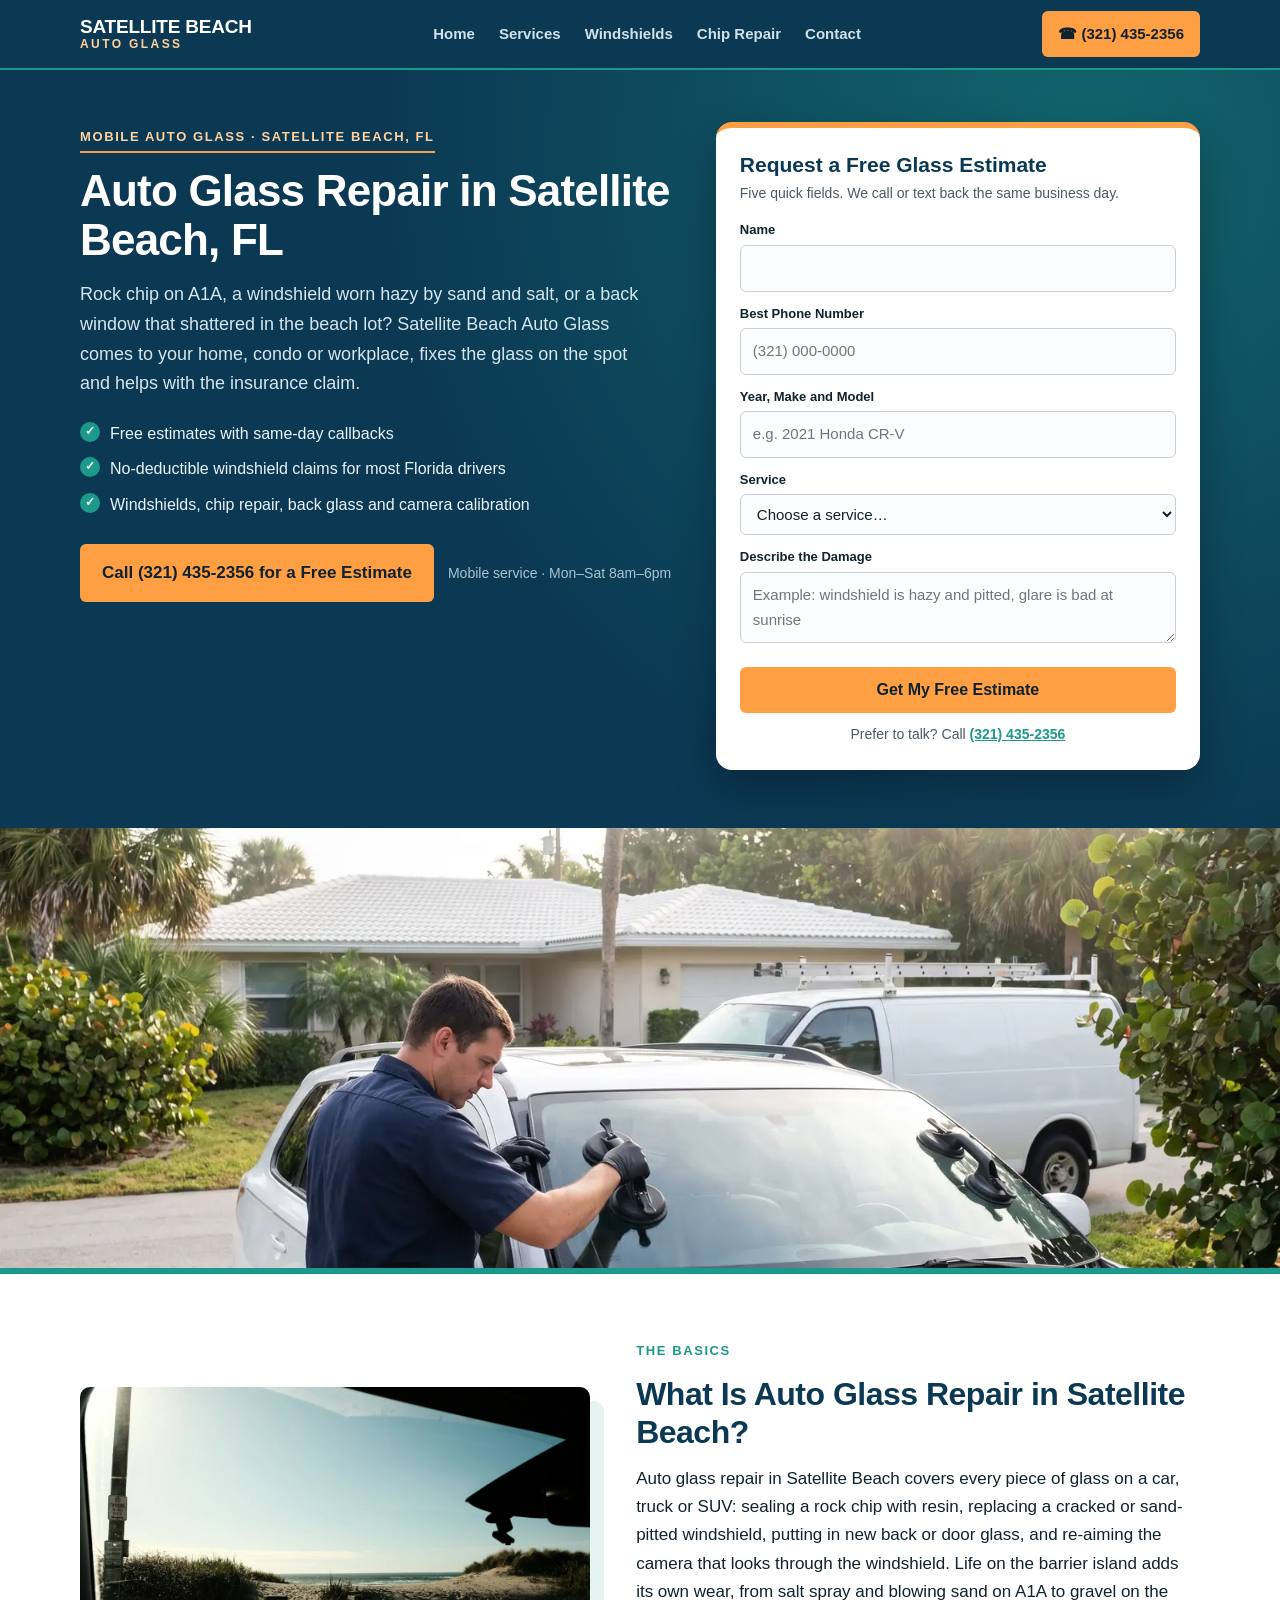
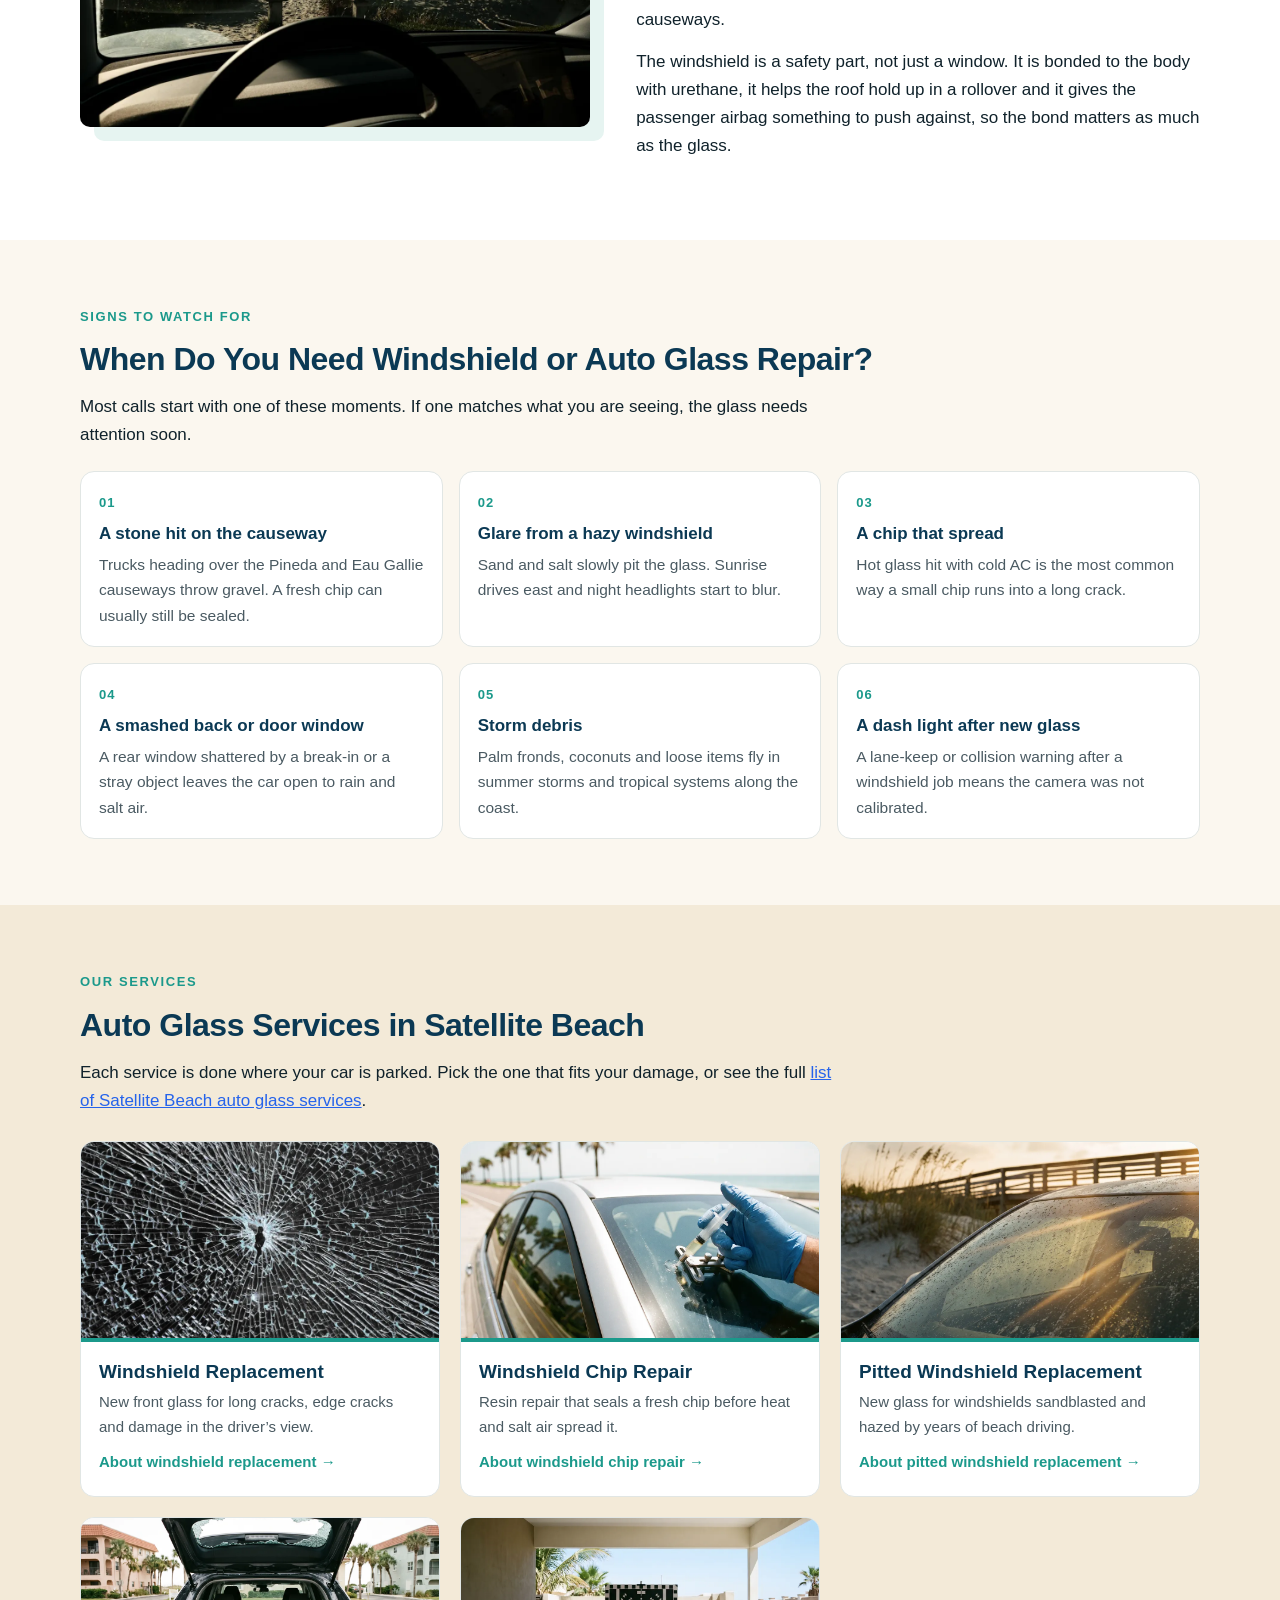
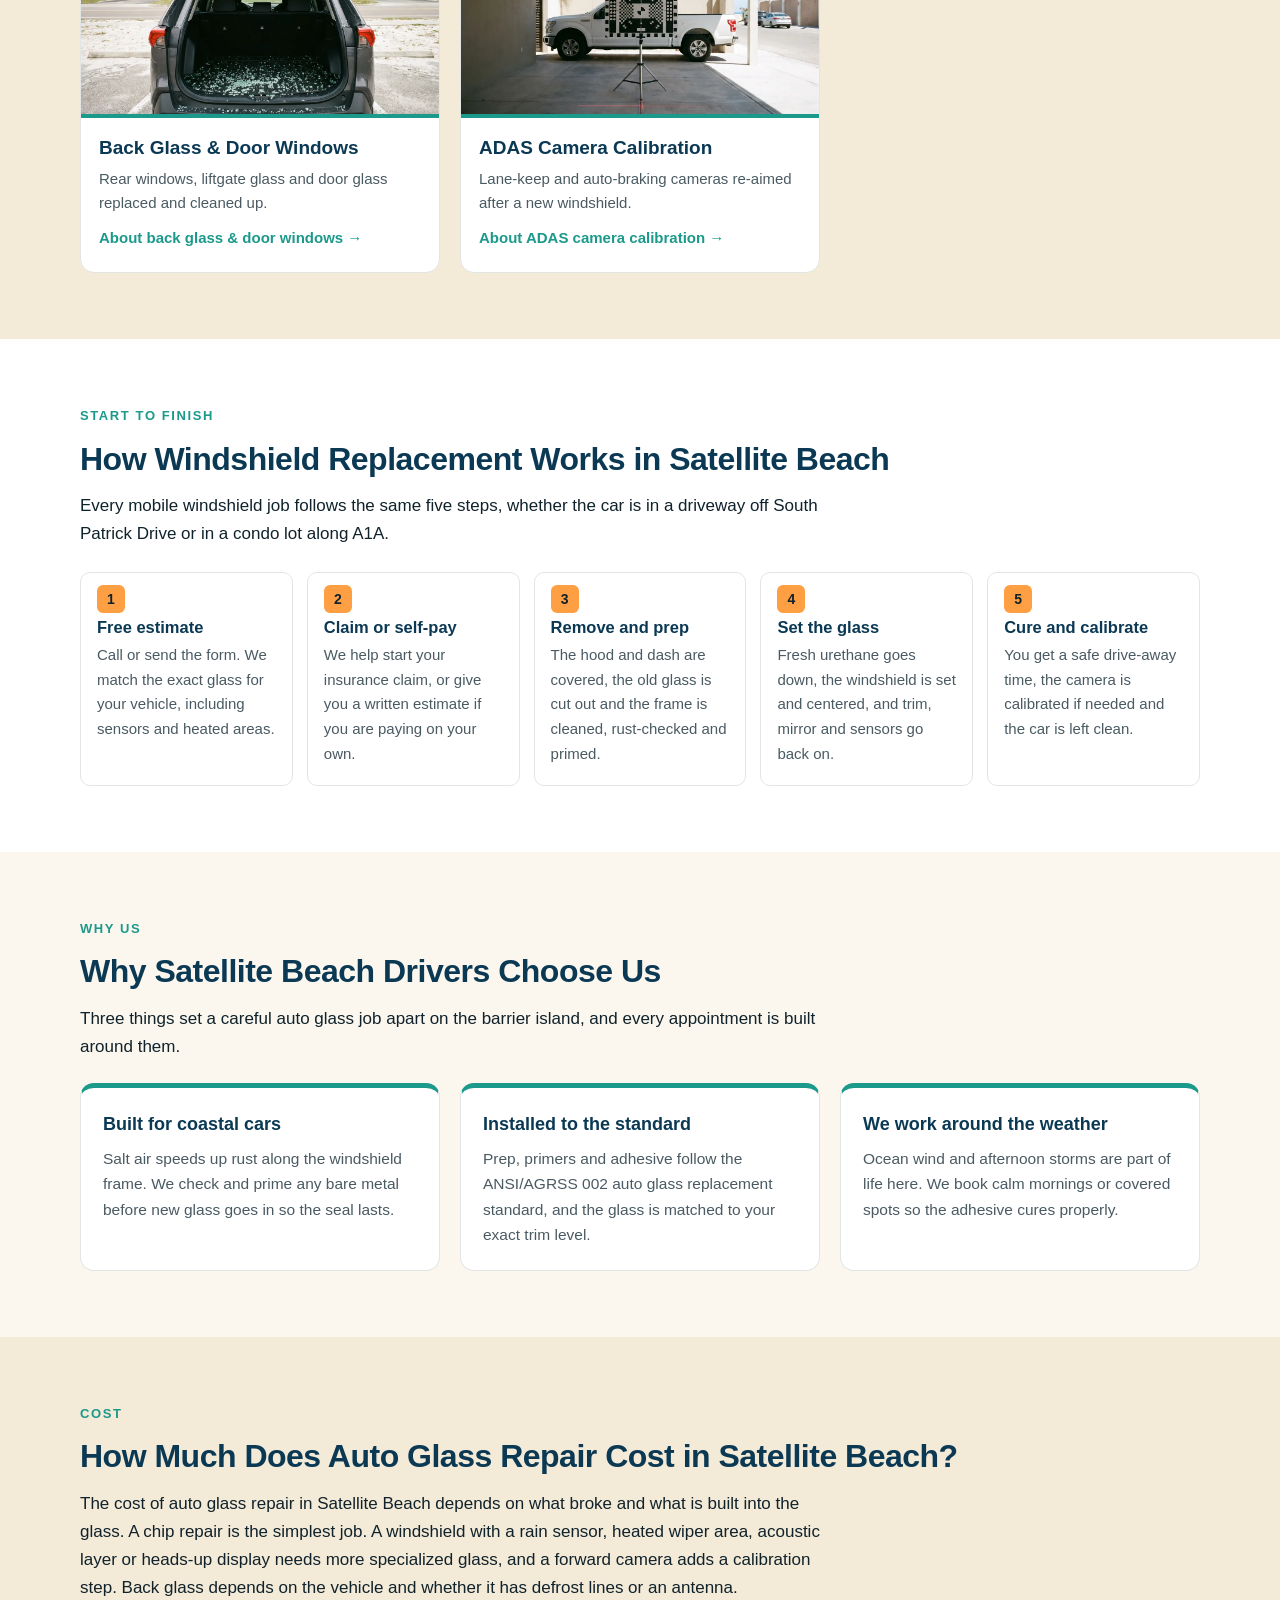
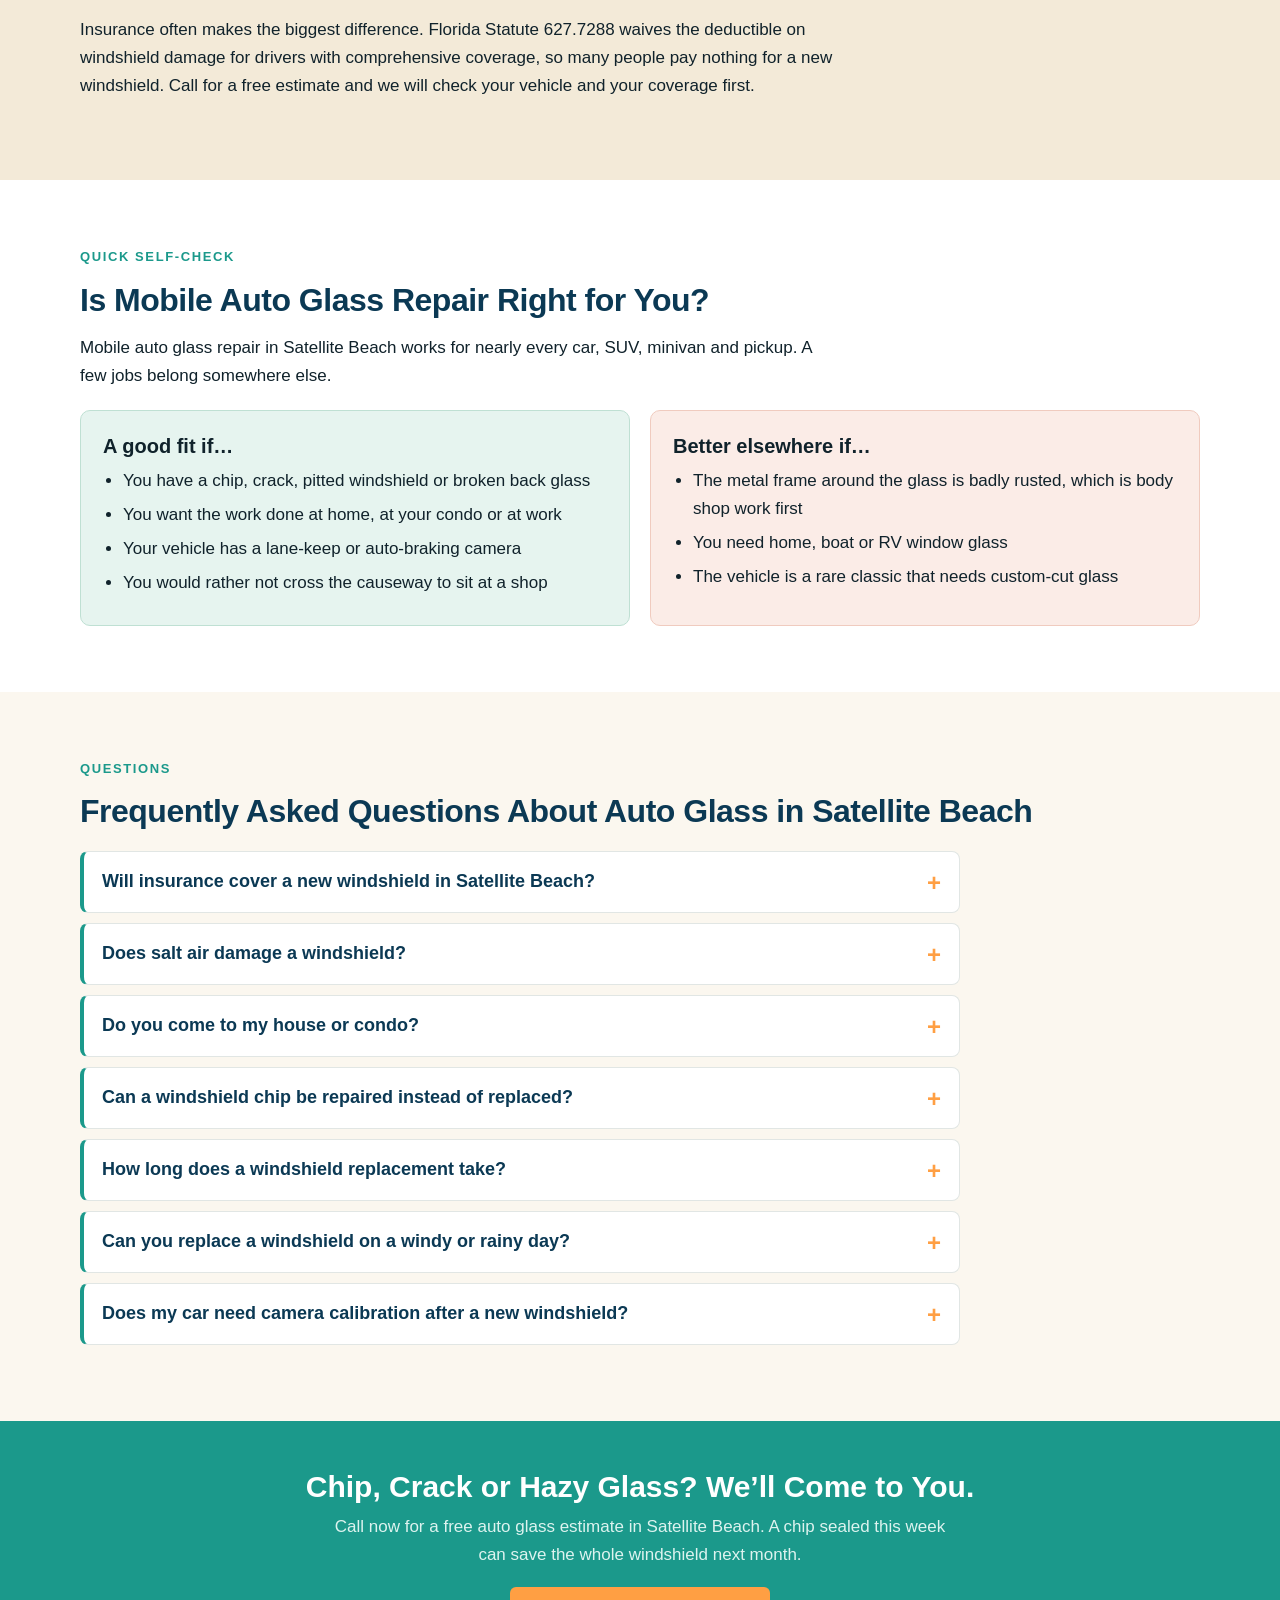
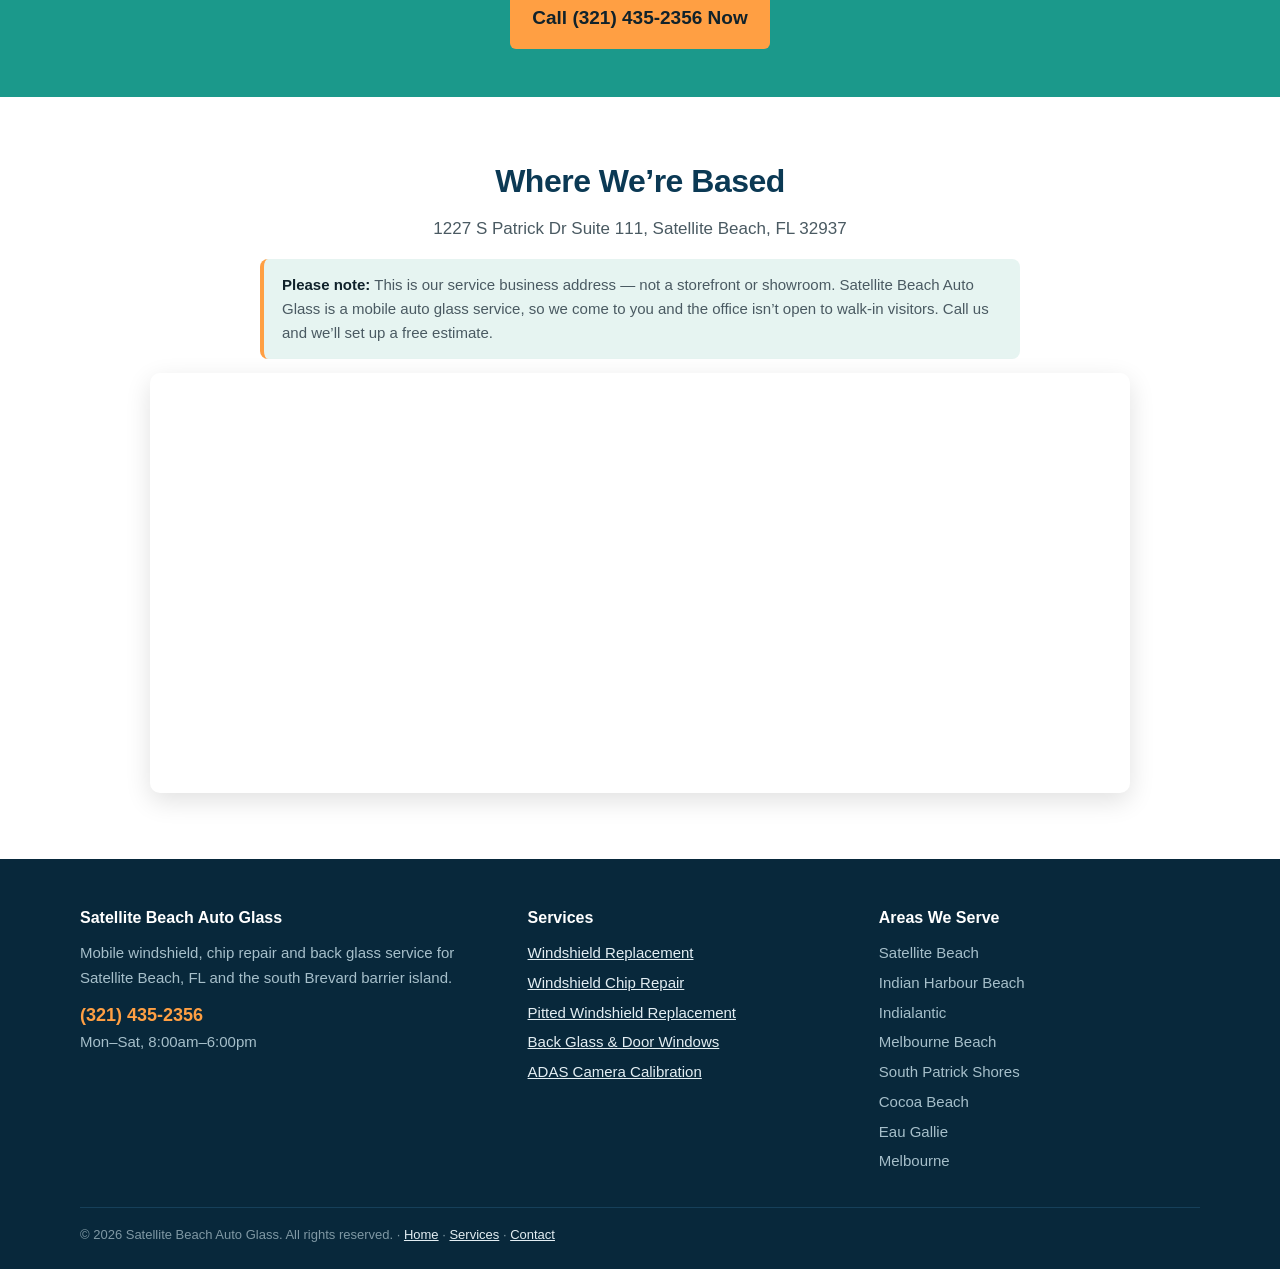
==== index.html @ c70f18a6 "Initial site build - Satellite Beach Auto Glass" ====
<!DOCTYPE html>
<html lang="en">
<head>
<meta charset="utf-8">
<meta name="viewport" content="width=device-width, initial-scale=1">
<title>Auto Glass Repair Satellite Beach FL | Mobile Service</title>
<meta name="description" content="Auto glass repair in Satellite Beach, FL. Mobile windshield replacement, chip repair, pitted glass and back glass at your home or condo. Free estimates.">
<link rel="canonical" href="https://www.satellitebeachautoglass.com/">
<meta property="og:title" content="Auto Glass Repair Satellite Beach FL | Mobile Service">
<meta property="og:description" content="Auto glass repair in Satellite Beach, FL. Mobile windshield replacement, chip repair, pitted glass and back glass at your home or condo. Free estimates.">
<meta property="og:type" content="website">
<meta property="og:url" content="https://www.satellitebeachautoglass.com/">
<meta property="og:image" content="https://www.satellitebeachautoglass.com/satellite-beach-windshield-install.webp">
<link rel="stylesheet" href="styles.css">
<script type="application/ld+json">{
 "@context": "https://schema.org",
 "@type": "LocalBusiness",
 "name": "Satellite Beach Auto Glass",
 "telephone": "(321) 435-2356",
 "url": "https://www.satellitebeachautoglass.com/",
 "image": "https://www.satellitebeachautoglass.com/satellite-beach-windshield-install.webp",
 "address": {
  "@type": "PostalAddress",
  "streetAddress": "1227 S Patrick Dr Suite 111",
  "addressLocality": "Satellite Beach",
  "addressRegion": "FL",
  "postalCode": "32937",
  "addressCountry": "US"
 },
 "areaServed": [
  "Satellite Beach, FL",
  "Indian Harbour Beach, FL",
  "Indialantic, FL",
  "Melbourne Beach, FL",
  "South Patrick Shores, FL",
  "Cocoa Beach, FL",
  "Eau Gallie, FL",
  "Melbourne, FL"
 ],
 "description": "Mobile auto glass repair and windshield replacement in Satellite Beach, FL",
 "openingHours": "Mo-Sa 08:00-18:00"
}</script>
<script type="application/ld+json">{
 "@context": "https://schema.org",
 "@type": "FAQPage",
 "mainEntity": [
  {
   "@type": "Question",
   "name": "Will insurance cover a new windshield in Satellite Beach?",
   "acceptedAnswer": {
    "@type": "Answer",
    "text": "Usually, yes. Florida Statute 627.7288 says drivers with comprehensive coverage pay no deductible for windshield damage, so a covered windshield repair or replacement often costs nothing out of pocket. The rule applies to the windshield only. Back glass, door glass and sunroofs fall under your regular deductible."
   }
  },
  {
   "@type": "Question",
   "name": "Does salt air damage a windshield?",
   "acceptedAnswer": {
    "@type": "Answer",
    "text": "Salt itself does not crack glass, but salt spray and blowing sand slowly pit and haze the surface, and salt left on the glass makes wipers drag grit across it. Over a few years that wear shows up as glare at sunrise and in oncoming headlights. Rinsing the glass with fresh water and replacing wipers often slows it down."
   }
  },
  {
   "@type": "Question",
   "name": "Do you come to my house or condo?",
   "acceptedAnswer": {
    "@type": "Answer",
    "text": "Yes. Satellite Beach Auto Glass is a mobile service, so the technician works in your driveway, a condo parking lot or at your workplace. The address on this site is a service office, not a shop where you drop the car off."
   }
  },
  {
   "@type": "Question",
   "name": "Can a windshield chip be repaired instead of replaced?",
   "acceptedAnswer": {
    "@type": "Answer",
    "text": "Often it can. A chip smaller than a quarter, or a single crack shorter than about six inches, can usually be sealed with resin as long as it is not at the edge of the glass or right in front of the driver. Tell us the size and location and we will say which fix fits."
   }
  },
  {
   "@type": "Question",
   "name": "How long does a windshield replacement take?",
   "acceptedAnswer": {
    "@type": "Answer",
    "text": "The install takes about an hour. Then the urethane adhesive needs one to three hours before the car is safe to drive, depending on the product, the heat and the humidity. A chip repair is much faster, usually about 30 minutes."
   }
  },
  {
   "@type": "Question",
   "name": "Can you replace a windshield on a windy or rainy day?",
   "acceptedAnswer": {
    "@type": "Answer",
    "text": "The glass and frame have to be dry for the adhesive to bond, so we do not install in open rain. On wet or very windy days near the ocean we use a garage, carport or covered parking deck, or move the appointment to a calmer morning."
   }
  },
  {
   "@type": "Question",
   "name": "Does my car need camera calibration after a new windshield?",
   "acceptedAnswer": {
    "@type": "Answer",
    "text": "If the vehicle has lane-keep assist, automatic emergency braking or adaptive cruise, the camera behind the rearview mirror usually needs to be calibrated after the glass is replaced. We check for it when we give the estimate."
   }
  }
 ]
}</script>
</head>
<body>
<!-- NAV -->
<header class="nav">
  <div class="wrap nav-in">
    <a class="brand" href="/">Satellite Beach<span>Auto Glass</span></a>
    <ul class="links">
      <li><a href="/">Home</a></li>
      <li><a href="services.html">Services</a></li>
      <li><a href="windshield-replacement-satellite-beach.html">Windshields</a></li>
      <li><a href="windshield-chip-repair-satellite-beach.html">Chip Repair</a></li>
      <li><a href="contact.html">Contact</a></li>
    </ul>
    <a class="nav-call" href="tel:+13214352356">&#9742; (321) 435-2356</a>
  </div>
</header>
<!-- HERO -->
<section class="hero">
  <div class="wrap hero-grid">
    <div>
      <span class="tag">Mobile Auto Glass &middot; Satellite Beach, FL</span>
      <h1>Auto Glass Repair in Satellite Beach, FL</h1>
      <p class="lead">Rock chip on A1A, a windshield worn hazy by sand and salt, or a back window that shattered in the beach lot? Satellite Beach Auto Glass comes to your home, condo or workplace, fixes the glass on the spot and helps with the insurance claim.</p>
      <ul class="hero-points"><li>Free estimates with same-day callbacks</li><li>No-deductible windshield claims for most Florida drivers</li><li>Windshields, chip repair, back glass and camera calibration</li></ul>
      <div class="call-big">
        <a class="btn btn-sun" href="tel:+13214352356">Call (321) 435-2356 for a Free Estimate</a>
        <small>Mobile service &middot; Mon&ndash;Sat 8am&ndash;6pm</small>
      </div>
    </div>
    <div>
      <form class="quote" action="https://formspree.io/f/xnpjgzlj" method="POST">
        <h2>Request a Free Glass Estimate</h2>
        <p class="sub">Five quick fields. We call or text back the same business day.</p>
        <input type="hidden" name="_subject" value="New lead - Auto Glass Satellite Beach (home)">
        <div class="field"><label for="q-name">Name</label><input id="q-name" name="name" type="text" autocomplete="name" required></div>
        <div class="field"><label for="q-phone">Best Phone Number</label><input id="q-phone" name="phone" type="tel" autocomplete="tel" placeholder="(321) 000-0000" required></div>
        <div class="field"><label for="q-vehicle">Year, Make and Model</label><input id="q-vehicle" name="vehicle" type="text" placeholder="e.g. 2021 Honda CR-V"></div>
        <div class="field"><label for="q-service">Service</label><select id="q-service" name="service"><option value="">Choose a service&hellip;</option><option>Windshield Replacement</option><option>Windshield Chip Repair</option><option>Pitted Windshield Replacement</option><option>Back Glass &amp; Door Windows</option><option>ADAS Camera Calibration</option><option>Something else / not sure</option></select></div>
        <div class="field"><label for="q-details">Describe the Damage</label><textarea id="q-details" name="details" placeholder="Example: windshield is hazy and pitted, glare is bad at sunrise"></textarea></div>
        <input type="text" name="_gotcha" style="display:none" tabindex="-1" autocomplete="off">
        <button type="submit">Get My Free Estimate</button>
        <p class="alt">Prefer to talk? Call <a href="tel:+13214352356">(321) 435-2356</a></p>
      </form>
    </div>
  </div>
</section>
<div class="band"><img src="satellite-beach-windshield-install.webp" alt="Technician setting a new windshield on an SUV in a Satellite Beach driveway" width="1600" height="900"></div>

<!-- WHAT -->
<section class="sec alt">
  <div class="wrap two">
    <img src="ocean-view-through-windshield.webp" alt="Ocean and dunes seen through a car windshield in Satellite Beach" loading="lazy" width="1200" height="800">
    <div>
      <p class="kicker">The basics</p>
      <h2>What Is Auto Glass Repair in Satellite Beach?</h2>
      <p>Auto glass repair in Satellite Beach covers every piece of glass on a car, truck or SUV: sealing a rock chip with resin, replacing a cracked or sand-pitted windshield, putting in new back or door glass, and re-aiming the camera that looks through the windshield. Life on the barrier island adds its own wear, from salt spray and blowing sand on A1A to gravel on the causeways.</p>
      <p>The windshield is a safety part, not just a window. It is bonded to the body with urethane, it helps the roof hold up in a rollover and it gives the passenger airbag something to push against, so the bond matters as much as the glass.</p>
    </div>
  </div>
</section>

<!-- WHEN -->
<section class="sec">
  <div class="wrap">
    <p class="kicker">Signs to watch for</p>
    <h2>When Do You Need Windshield or Auto Glass Repair?</h2>
    <p>Most calls start with one of these moments. If one matches what you are seeing, the glass needs attention soon.</p>
    <div class="signs">
      <div class="sign"><strong>A stone hit on the causeway</strong><p>Trucks heading over the Pineda and Eau Gallie causeways throw gravel. A fresh chip can usually still be sealed.</p></div>
      <div class="sign"><strong>Glare from a hazy windshield</strong><p>Sand and salt slowly pit the glass. Sunrise drives east and night headlights start to blur.</p></div>
      <div class="sign"><strong>A chip that spread</strong><p>Hot glass hit with cold AC is the most common way a small chip runs into a long crack.</p></div>
      <div class="sign"><strong>A smashed back or door window</strong><p>A rear window shattered by a break-in or a stray object leaves the car open to rain and salt air.</p></div>
      <div class="sign"><strong>Storm debris</strong><p>Palm fronds, coconuts and loose items fly in summer storms and tropical systems along the coast.</p></div>
      <div class="sign"><strong>A dash light after new glass</strong><p>A lane-keep or collision warning after a windshield job means the camera was not calibrated.</p></div>
    </div>
  </div>
</section>

<!-- SERVICES GRID -->
<section class="sec coq">
  <div class="wrap">
    <p class="kicker">Our services</p>
    <h2>Auto Glass Services in Satellite Beach</h2>
    <p>Each service is done where your car is parked. Pick the one that fits your damage, or see the full <a class="body-link" href="services.html" style="color: #2563eb; text-decoration: underline;">list of Satellite Beach auto glass services</a>.</p>
    <div class="cards"><a class="card" href="windshield-replacement-satellite-beach.html"><img src="shattered-glass-closeup.webp" alt="Shattered windshield glass needing replacement in Satellite Beach" loading="lazy" width="600" height="400"><div class="cb"><h3>Windshield Replacement</h3><p>New front glass for long cracks, edge cracks and damage in the driver&rsquo;s view.</p><span class="more">About windshield replacement &rarr;</span></div></a><a class="card" href="windshield-chip-repair-satellite-beach.html"><img src="windshield-chip-repair-coast.webp" alt="Windshield chip repair on a car near the ocean in Satellite Beach" loading="lazy" width="600" height="400"><div class="cb"><h3>Windshield Chip Repair</h3><p>Resin repair that seals a fresh chip before heat and salt air spread it.</p><span class="more">About windshield chip repair &rarr;</span></div></a><a class="card" href="pitted-windshield-replacement-satellite-beach.html"><img src="salt-sand-pitted-windshield.webp" alt="Sand-pitted windshield with sun glare near a Satellite Beach dune" loading="lazy" width="600" height="400"><div class="cb"><h3>Pitted Windshield Replacement</h3><p>New glass for windshields sandblasted and hazed by years of beach driving.</p><span class="more">About pitted windshield replacement &rarr;</span></div></a><a class="card" href="back-glass-replacement-satellite-beach.html"><img src="shattered-suv-back-glass.webp" alt="Shattered SUV back glass in a Satellite Beach condo parking lot" loading="lazy" width="600" height="400"><div class="cb"><h3>Back Glass &amp; Door Windows</h3><p>Rear windows, liftgate glass and door glass replaced and cleaned up.</p><span class="more">About back glass &amp; door windows &rarr;</span></div></a><a class="card" href="adas-calibration-satellite-beach.html"><img src="adas-calibration-carport.webp" alt="ADAS calibration target set up in a carport in Satellite Beach" loading="lazy" width="600" height="400"><div class="cb"><h3>ADAS Camera Calibration</h3><p>Lane-keep and auto-braking cameras re-aimed after a new windshield.</p><span class="more">About ADAS camera calibration &rarr;</span></div></a></div>
  </div>
</section>

<!-- HOW -->
<section class="sec alt">
  <div class="wrap">
    <p class="kicker">Start to finish</p>
    <h2>How Windshield Replacement Works in Satellite Beach</h2>
    <p>Every mobile windshield job follows the same five steps, whether the car is in a driveway off South Patrick Drive or in a condo lot along A1A.</p>
    <ol class="steps">
      <li data-n="1"><strong>Free estimate</strong><p>Call or send the form. We match the exact glass for your vehicle, including sensors and heated areas.</p></li>
      <li data-n="2"><strong>Claim or self-pay</strong><p>We help start your insurance claim, or give you a written estimate if you are paying on your own.</p></li>
      <li data-n="3"><strong>Remove and prep</strong><p>The hood and dash are covered, the old glass is cut out and the frame is cleaned, rust-checked and primed.</p></li>
      <li data-n="4"><strong>Set the glass</strong><p>Fresh urethane goes down, the windshield is set and centered, and trim, mirror and sensors go back on.</p></li>
      <li data-n="5"><strong>Cure and calibrate</strong><p>You get a safe drive-away time, the camera is calibrated if needed and the car is left clean.</p></li>
    </ol>
  </div>
</section>

<!-- WHY -->
<section class="sec">
  <div class="wrap">
    <p class="kicker">Why us</p>
    <h2>Why Satellite Beach Drivers Choose Us</h2>
    <p>Three things set a careful auto glass job apart on the barrier island, and every appointment is built around them.</p>
    <div class="why">
      <div><strong>Built for coastal cars</strong><p>Salt air speeds up rust along the windshield frame. We check and prime any bare metal before new glass goes in so the seal lasts.</p></div>
      <div><strong>Installed to the standard</strong><p>Prep, primers and adhesive follow the ANSI/AGRSS 002 auto glass replacement standard, and the glass is matched to your exact trim level.</p></div>
      <div><strong>We work around the weather</strong><p>Ocean wind and afternoon storms are part of life here. We book calm mornings or covered spots so the adhesive cures properly.</p></div>
    </div>
  </div>
</section>

<!-- COST -->
<section class="sec coq">
  <div class="wrap">
    <p class="kicker">Cost</p>
    <h2>How Much Does Auto Glass Repair Cost in Satellite Beach?</h2>
    <p>The cost of auto glass repair in Satellite Beach depends on what broke and what is built into the glass. A chip repair is the simplest job. A windshield with a rain sensor, heated wiper area, acoustic layer or heads-up display needs more specialized glass, and a forward camera adds a calibration step. Back glass depends on the vehicle and whether it has defrost lines or an antenna.</p>
    <p>Insurance often makes the biggest difference. Florida Statute 627.7288 waives the deductible on windshield damage for drivers with comprehensive coverage, so many people pay nothing for a new windshield. Call for a free estimate and we will check your vehicle and your coverage first.</p>
  </div>
</section>

<!-- FIT -->
<section class="sec alt">
  <div class="wrap">
    <p class="kicker">Quick self-check</p>
    <h2>Is Mobile Auto Glass Repair Right for You?</h2>
    <p>Mobile auto glass repair in Satellite Beach works for nearly every car, SUV, minivan and pickup. A few jobs belong somewhere else.</p>
    <div class="fit">
      <div class="yes"><h3>A good fit if&hellip;</h3><ul><li>You have a chip, crack, pitted windshield or broken back glass</li><li>You want the work done at home, at your condo or at work</li><li>Your vehicle has a lane-keep or auto-braking camera</li><li>You would rather not cross the causeway to sit at a shop</li></ul></div>
      <div class="no"><h3>Better elsewhere if&hellip;</h3><ul><li>The metal frame around the glass is badly rusted, which is body shop work first</li><li>You need home, boat or RV window glass</li><li>The vehicle is a rare classic that needs custom-cut glass</li></ul></div>
    </div>
  </div>
</section>

<!-- FAQ -->
<section class="sec">
  <div class="wrap">
    <p class="kicker">Questions</p>
    <h2>Frequently Asked Questions About Auto Glass in Satellite Beach</h2>
    <div class="faq"><details><summary><h3>Will insurance cover a new windshield in Satellite Beach?</h3></summary><div class="ans"><p>Usually, yes. Florida Statute 627.7288 says drivers with comprehensive coverage pay no deductible for windshield damage, so a covered windshield repair or replacement often costs nothing out of pocket. The rule applies to the windshield only. Back glass, door glass and sunroofs fall under your regular deductible.</p></div></details><details><summary><h3>Does salt air damage a windshield?</h3></summary><div class="ans"><p>Salt itself does not crack glass, but salt spray and blowing sand slowly pit and haze the surface, and salt left on the glass makes wipers drag grit across it. Over a few years that wear shows up as glare at sunrise and in oncoming headlights. Rinsing the glass with fresh water and replacing wipers often slows it down.</p></div></details><details><summary><h3>Do you come to my house or condo?</h3></summary><div class="ans"><p>Yes. Satellite Beach Auto Glass is a mobile service, so the technician works in your driveway, a condo parking lot or at your workplace. The address on this site is a service office, not a shop where you drop the car off.</p></div></details><details><summary><h3>Can a windshield chip be repaired instead of replaced?</h3></summary><div class="ans"><p>Often it can. A chip smaller than a quarter, or a single crack shorter than about six inches, can usually be sealed with resin as long as it is not at the edge of the glass or right in front of the driver. Tell us the size and location and we will say which fix fits.</p></div></details><details><summary><h3>How long does a windshield replacement take?</h3></summary><div class="ans"><p>The install takes about an hour. Then the urethane adhesive needs one to three hours before the car is safe to drive, depending on the product, the heat and the humidity. A chip repair is much faster, usually about 30 minutes.</p></div></details><details><summary><h3>Can you replace a windshield on a windy or rainy day?</h3></summary><div class="ans"><p>The glass and frame have to be dry for the adhesive to bond, so we do not install in open rain. On wet or very windy days near the ocean we use a garage, carport or covered parking deck, or move the appointment to a calmer morning.</p></div></details><details><summary><h3>Does my car need camera calibration after a new windshield?</h3></summary><div class="ans"><p>If the vehicle has lane-keep assist, automatic emergency braking or adaptive cruise, the camera behind the rearview mirror usually needs to be calibrated after the glass is replaced. We check for it when we give the estimate.</p></div></details></div>
  </div>
</section>
<!-- CTA -->
<section class="cta">
  <div class="wrap">
    <h2>Chip, Crack or Hazy Glass? We&rsquo;ll Come to You.</h2>
    <p>Call now for a free auto glass estimate in Satellite Beach. A chip sealed this week can save the whole windshield next month.</p>
    <a class="btn btn-pine" href="tel:+13214352356">Call (321) 435-2356 Now</a>
  </div>
</section>

<!-- MAP / LOCATION -->
<section class="sec alt">
  <div class="wrap" style="text-align:center;">
    <h2>Where We&rsquo;re Based</h2>
    <p style="margin:0 auto 16px;color:var(--muted);">1227 S Patrick Dr Suite 111, Satellite Beach, FL 32937</p>
    <p class="note"><strong style="color:var(--ink);">Please note:</strong> This is our service business address &mdash; not a storefront or showroom. Satellite Beach Auto Glass is a mobile auto glass service, so we come to you and the office isn&rsquo;t open to walk-in visitors. Call us and we&rsquo;ll set up a free estimate.</p>
    <div class="mapbox">
      <iframe title="Map to Satellite Beach Auto Glass service address, 1227 S Patrick Dr Suite 111, Satellite Beach, FL 32937" src="https://www.google.com/maps?q=1227%20S%20Patrick%20Dr%20Suite%20111%2C%20Satellite%20Beach%2C%20FL%2032937&amp;output=embed" loading="lazy" referrerpolicy="no-referrer-when-downgrade" allowfullscreen></iframe>
    </div>
  </div>
</section>
<!-- FOOTER -->
<footer class="foot">
  <div class="wrap">
    <div class="foot-grid">
      <div>
        <h4>Satellite Beach Auto Glass</h4>
        <p>Mobile windshield, chip repair and back glass service for Satellite Beach, FL and the south Brevard barrier island.</p>
        <p style="margin-top:10px;"><a class="tel" href="tel:+13214352356">(321) 435-2356</a></p>
        <p>Mon&ndash;Sat, 8:00am&ndash;6:00pm</p>
      </div>
      <div>
        <h4>Services</h4>
        <ul><li><a href="windshield-replacement-satellite-beach.html">Windshield Replacement</a></li><li><a href="windshield-chip-repair-satellite-beach.html">Windshield Chip Repair</a></li><li><a href="pitted-windshield-replacement-satellite-beach.html">Pitted Windshield Replacement</a></li><li><a href="back-glass-replacement-satellite-beach.html">Back Glass &amp; Door Windows</a></li><li><a href="adas-calibration-satellite-beach.html">ADAS Camera Calibration</a></li></ul>
      </div>
      <div>
        <h4>Areas We Serve</h4>
        <ul><li>Satellite Beach</li><li>Indian Harbour Beach</li><li>Indialantic</li><li>Melbourne Beach</li><li>South Patrick Shores</li><li>Cocoa Beach</li><li>Eau Gallie</li><li>Melbourne</li></ul>
      </div>
    </div>
    <p class="copy">&copy; 2026 Satellite Beach Auto Glass. All rights reserved. &middot; <a href="/">Home</a> &middot; <a href="services.html">Services</a> &middot; <a href="contact.html">Contact</a></p>
  </div>
</footer>
</body>
</html>
---- styles.css ----
/* Satellite Beach Auto Glass - styles.css */
:root{
  --ink:#10222b;
  --navy:#0b3954;
  --navy-2:#124a6b;
  --teal:#1b998b;
  --coral:#ff9f43;
  --coral-dark:#f28518;
  --mist:#e6f4f1;
  --paper:#fbf7ef;
  --muted:#4a5a62;
  --line:#e1e6e4;
  --white:#ffffff;
  --radius:10px;
}
*{box-sizing:border-box;margin:0;padding:0}
html{-webkit-text-size-adjust:100%}
body{font-family:-apple-system,BlinkMacSystemFont,"Segoe UI",Roboto,Helvetica,Arial,sans-serif;color:var(--ink);background:var(--paper);line-height:1.65;font-size:17px}
img{max-width:100%;display:block}
a{color:inherit}
.wrap{max-width:1160px;margin:0 auto;padding:0 20px}

/* NAV */
.nav{position:sticky;top:0;z-index:50;background:var(--navy);box-shadow:0 2px 0 var(--teal)}
.nav-in{display:flex;align-items:center;justify-content:space-between;gap:16px;min-height:68px}
.brand{color:var(--white);text-decoration:none;font-weight:800;font-size:19px;letter-spacing:-.2px;line-height:1.1;text-transform:uppercase}
.brand span{display:block;color:#ffd29d;font-size:12px;letter-spacing:2.4px;font-weight:700}
.links{display:flex;gap:24px;list-style:none}
.links a{color:#cfe2ea;text-decoration:none;font-size:15px;font-weight:600}
.links a:hover{color:var(--white)}
.nav-call{background:var(--coral);color:var(--white);text-decoration:none;font-weight:800;padding:11px 16px;border-radius:6px;font-size:15px;white-space:nowrap}
.nav-call:hover{background:var(--coral-dark)}

/* HERO */
.hero{background:var(--navy);background-image:radial-gradient(circle at 85% 10%,rgba(27,153,139,.45) 0,rgba(27,153,139,0) 55%);color:var(--white);padding:54px 0 58px}
.hero-grid{display:grid;grid-template-columns:1.1fr .9fr;gap:44px;align-items:start}
.tag{display:inline-block;color:#ffd29d;font-size:13px;font-weight:800;letter-spacing:1.6px;text-transform:uppercase;margin-bottom:14px;border-bottom:2px solid var(--coral);padding-bottom:4px}
.hero h1{font-size:44px;line-height:1.1;font-weight:850;letter-spacing:-.8px;margin-bottom:16px}
.hero p.lead{font-size:18px;color:#d5e5ec;max-width:560px;margin-bottom:22px}
.hero-points{list-style:none;margin:0 0 26px;display:grid;gap:9px}
.hero-points li{padding-left:30px;position:relative;color:#eaf3f6;font-size:16px}
.hero-points li:before{content:"\2713";position:absolute;left:0;top:1px;width:20px;height:20px;border-radius:50%;background:var(--teal);color:var(--white);font-size:12px;font-weight:900;display:flex;align-items:center;justify-content:center}
.btn{display:inline-block;text-decoration:none;font-weight:800;border-radius:6px;padding:15px 22px;font-size:17px}
.btn-sun{background:var(--coral);color:var(--white)}
.btn-sun:hover{background:var(--coral-dark)}
.btn-pine{background:var(--navy);color:var(--white)}
.btn-pine:hover{background:var(--navy-2)}
.call-big{display:flex;align-items:center;gap:14px;flex-wrap:wrap}
.call-big small{color:#a8c4d0;font-size:14px}

/* QUOTE CARD */
.quote{background:var(--white);color:var(--ink);border-radius:var(--radius);padding:24px;border-top:6px solid var(--coral);box-shadow:0 18px 44px rgba(0,0,0,.3)}
.quote h2{font-size:21px;line-height:1.25;margin-bottom:4px;color:var(--navy)}
.quote .sub{color:var(--muted);font-size:14px;margin-bottom:14px}
.field{margin-bottom:11px}
.field label{display:block;font-size:13px;font-weight:700;margin-bottom:4px;color:var(--ink)}
.field input,.field select,.field textarea{width:100%;font:inherit;font-size:15px;padding:10px 12px;border:1px solid #c9d0dc;border-radius:6px;background:#fbfcfe;color:var(--ink)}
.field textarea{min-height:70px;resize:vertical}
.quote button,.form-full button{width:100%;border:0;cursor:pointer;background:var(--coral);color:var(--white);font-weight:800;font-size:16px;padding:14px;border-radius:6px;margin-top:4px}
.quote button:hover,.form-full button:hover{background:var(--coral-dark)}
.quote .alt{font-size:14px;color:var(--muted);text-align:center;margin-top:10px}
.quote .alt a{color:var(--teal);font-weight:800}

/* PHOTO BAND */
.band{background:var(--navy);border-bottom:6px solid var(--teal)}
.band img{width:100%;height:440px;object-fit:cover}
.band.short img{height:330px}

/* SECTIONS */
.sec{padding:66px 0}
.sec.alt{background:var(--white)}
.sec.coq{background:var(--mist)}
.sec h2{font-size:32px;line-height:1.18;letter-spacing:-.5px;margin-bottom:14px;color:var(--navy)}
.sec h3{font-size:20px;line-height:1.3;margin:22px 0 8px;color:var(--ink)}
.sec p{margin-bottom:14px;max-width:760px}
.kicker{font-size:13px;font-weight:800;letter-spacing:1.6px;text-transform:uppercase;color:var(--coral);margin-bottom:8px}
.two{display:grid;grid-template-columns:.95fr 1.05fr;gap:46px;align-items:center}
.two img{border-radius:var(--radius);width:100%;height:auto;box-shadow:14px 14px 0 var(--mist)}
.body-link{color:#2563eb;text-decoration:underline}

/* SIGNS GRID */
.signs{display:grid;grid-template-columns:repeat(3,1fr);gap:16px;margin-top:22px;counter-reset:sg}
.sign{background:var(--white);border:1px solid var(--line);border-radius:var(--radius);padding:20px 18px 18px;position:relative;counter-increment:sg}
.sign:before{content:counter(sg,decimal-leading-zero);display:block;font-size:13px;font-weight:900;color:var(--teal);letter-spacing:1px;margin-bottom:6px}
.sec.alt .sign{background:var(--paper)}
.sign strong{display:block;margin-bottom:4px;color:var(--navy);font-size:17px}
.sign p{margin:0;font-size:15.5px;color:var(--muted)}

/* STEP CARDS (horizontal) */
.steps{list-style:none;margin-top:24px;display:grid;grid-template-columns:repeat(5,1fr);gap:14px}
.steps li{background:var(--white);border-radius:var(--radius);padding:44px 16px 18px;position:relative;border:1px solid var(--line)}
.steps li:before{content:attr(data-n);position:absolute;left:16px;top:12px;width:28px;height:28px;border-radius:6px;background:var(--coral);color:var(--white);font-weight:900;font-size:14px;display:flex;align-items:center;justify-content:center}
.steps strong{display:block;color:var(--navy);font-size:16.5px;margin-bottom:4px;line-height:1.3}
.steps p{margin:0;color:var(--muted);font-size:15px}
.steps.three{grid-template-columns:1fr;gap:12px}

/* CARDS */
.cards{display:grid;grid-template-columns:repeat(3,1fr);gap:20px;margin-top:26px}
.card{background:var(--white);border:1px solid var(--line);border-radius:var(--radius);overflow:hidden;text-decoration:none;color:var(--ink);display:flex;flex-direction:column}
.card img{width:100%;height:200px;object-fit:cover;border-bottom:4px solid var(--teal)}
.card .cb{padding:18px 18px 20px}
.card h3{margin:0 0 6px;font-size:19px;color:var(--navy)}
.card p{margin:0;font-size:15px;color:var(--muted)}
.card .more{display:inline-block;margin-top:10px;font-weight:800;color:var(--coral);font-size:15px}
.card:hover{box-shadow:0 10px 26px rgba(11,57,84,.16)}

/* WHY */
.why{display:grid;grid-template-columns:repeat(3,1fr);gap:20px;margin-top:22px}
.why div{background:var(--white);border:1px solid var(--line);border-top:5px solid var(--teal);border-radius:var(--radius);padding:22px}
.why strong{display:block;color:var(--navy);font-size:18px;margin-bottom:6px}
.why p{margin:0;font-size:15.5px;color:var(--muted)}

/* FIT */
.fit{display:grid;grid-template-columns:1fr 1fr;gap:20px;margin-top:20px}
.fit div{border-radius:var(--radius);padding:22px}
.fit h3{margin-top:0}
.fit ul{padding-left:20px}
.fit li{margin-bottom:6px}
.fit .yes{background:#e6f4ef;border:1px solid #bfe0d3}
.fit .no{background:#fbece7;border:1px solid #f0cbbf}

/* TABLE */
.cmp{width:100%;border-collapse:collapse;margin-top:18px;background:var(--white);border-radius:var(--radius);overflow:hidden;font-size:16px;border:1px solid var(--line)}
.cmp th,.cmp td{text-align:left;padding:12px 14px;border-bottom:1px solid var(--line);vertical-align:top}
.cmp th{background:var(--navy);color:var(--white);font-size:15px}
.cmp tr:nth-child(even) td{background:#f8fafc}
.cmp tr:last-child td{border-bottom:0}

/* FAQ */
.faq{margin-top:20px;max-width:880px}
.faq details{background:var(--white);border:1px solid var(--line);border-left:4px solid var(--teal);border-radius:8px;margin-bottom:10px;padding:0 18px}
.sec.alt .faq details{background:var(--paper)}
.faq summary{cursor:pointer;list-style:none;padding:16px 28px 16px 0;position:relative}
.faq summary::-webkit-details-marker{display:none}
.faq summary:after{content:"+";position:absolute;right:0;top:11px;font-size:24px;color:var(--coral);font-weight:800}
.faq details[open] summary:after{content:"\2013"}
.faq summary h3{display:inline;font-size:18px;margin:0;color:var(--navy)}
.faq .ans{padding:0 0 16px}
.faq .ans p{margin:0;color:var(--muted)}

/* SERVICES PAGE BLOCKS */
.svc{display:grid;grid-template-columns:1fr 340px;gap:32px;align-items:start;padding:32px 0;border-bottom:1px solid var(--line)}
.svc:nth-child(even){grid-template-columns:340px 1fr}
.svc:nth-child(even) img{order:-1}
.svc:last-child{border-bottom:0}
.svc img{border-radius:var(--radius);width:100%;height:230px;object-fit:cover}
.svc h2{font-size:26px;margin-bottom:10px}

/* MAP */
.note{max-width:680px;margin:0 auto 22px;padding:14px 18px;background:var(--mist);border-left:4px solid var(--coral);border-radius:8px;font-size:15px;color:var(--muted);text-align:left;line-height:1.6}
.mapbox{border-radius:var(--radius);overflow:hidden;box-shadow:0 8px 26px rgba(0,0,0,.12);max-width:980px;margin:0 auto}
.mapbox iframe{border:0;display:block;width:100%;height:420px}

/* CONTACT */
.info-grid{display:grid;grid-template-columns:1fr 1fr;gap:36px;align-items:start}
.info{background:var(--white);border:1px solid var(--line);border-radius:var(--radius);padding:24px}
.info dt{font-weight:800;color:var(--navy);margin-top:12px}
.info dt:first-child{margin-top:0}
.info dd{color:var(--muted)}
.form-full{background:var(--white);border:1px solid var(--line);border-top:6px solid var(--coral);border-radius:var(--radius);padding:24px}

/* CTA */
.cta{background:var(--teal);padding:48px 0;text-align:center;color:var(--white)}
.cta h2{font-size:30px;line-height:1.2;color:var(--white);margin-bottom:8px}
.cta p{color:#ddf3ef;margin:0 auto 18px;max-width:640px}
.cta .btn-pine{font-size:19px;background:var(--coral)}
.cta .btn-pine:hover{background:var(--coral-dark)}

/* FOOTER */
.foot{background:#08283b;color:#a6bfca;padding:46px 0 24px;font-size:15px}
.foot-grid{display:grid;grid-template-columns:1.3fr 1fr 1fr;gap:30px}
.foot h4{color:var(--white);font-size:16px;margin-bottom:10px}
.foot a{color:#e3eef3}
.foot ul{list-style:none}
.foot li{margin-bottom:5px}
.foot .tel{color:var(--coral);font-weight:800;font-size:18px;text-decoration:none}
.copy{border-top:1px solid #16405a;margin-top:28px;padding-top:16px;font-size:13px;color:#7f98a4}

/* RESPONSIVE */
@media (max-width:1020px){
  .steps{grid-template-columns:1fr 1fr}
}
@media (max-width:960px){
  .hero-grid,.two,.info-grid{grid-template-columns:1fr}
  .cards,.why,.signs{grid-template-columns:1fr 1fr}
  .svc,.svc:nth-child(even){grid-template-columns:1fr}
  .svc img,.svc:nth-child(even) img{order:-1}
  .foot-grid{grid-template-columns:1fr 1fr}
  .links{display:none}
}
@media (max-width:620px){
  body{font-size:16px}
  .hero{padding:34px 0 40px}
  .hero h1{font-size:31px}
  .sec{padding:46px 0}
  .sec h2{font-size:25px}
  .signs,.cards,.why,.fit,.foot-grid,.steps{grid-template-columns:1fr}
  .two img{box-shadow:none}
  .band img{height:240px}
  .band.short img{height:220px}
  .brand{font-size:16px}
  .brand span{font-size:10px;letter-spacing:1.6px}
  .nav-call{padding:9px 11px;font-size:14px}
  .cmp{font-size:14px}
  .cmp th,.cmp td{padding:9px 8px}
  .mapbox iframe{height:320px}
}

/* Satellite Beach overrides: dark text on sunset orange, soft corners, sand accents */
.nav-call,.btn-sun,.quote button,.form-full button,.cta .btn-pine{color:var(--ink)}
.steps li:before{color:var(--ink)}
.quote{border-radius:16px}
.card,.why div,.sign,.info,.form-full{border-radius:14px}
.sec.coq{background:#f3ead8}
.sec.coq .sign,.sec.coq .card{background:var(--white)}
.kicker{color:var(--teal)}
.card .more{color:var(--teal)}
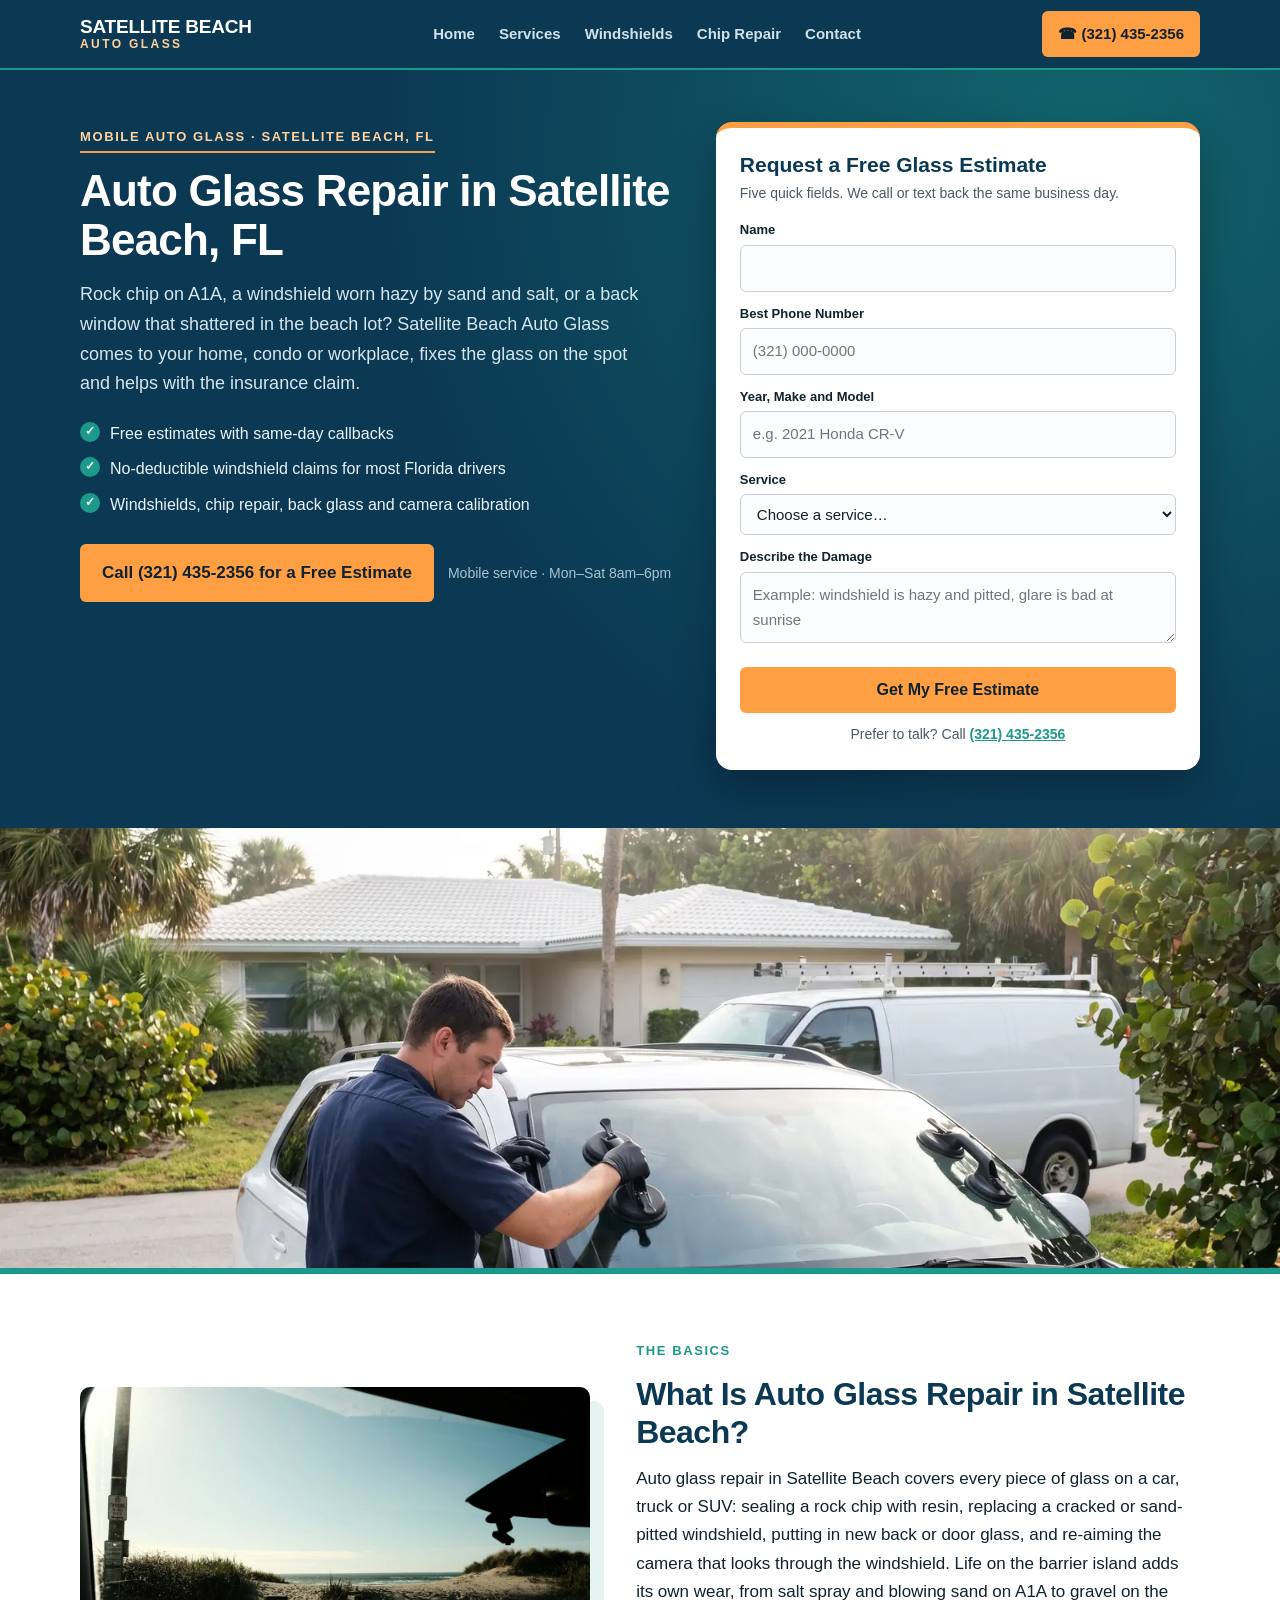
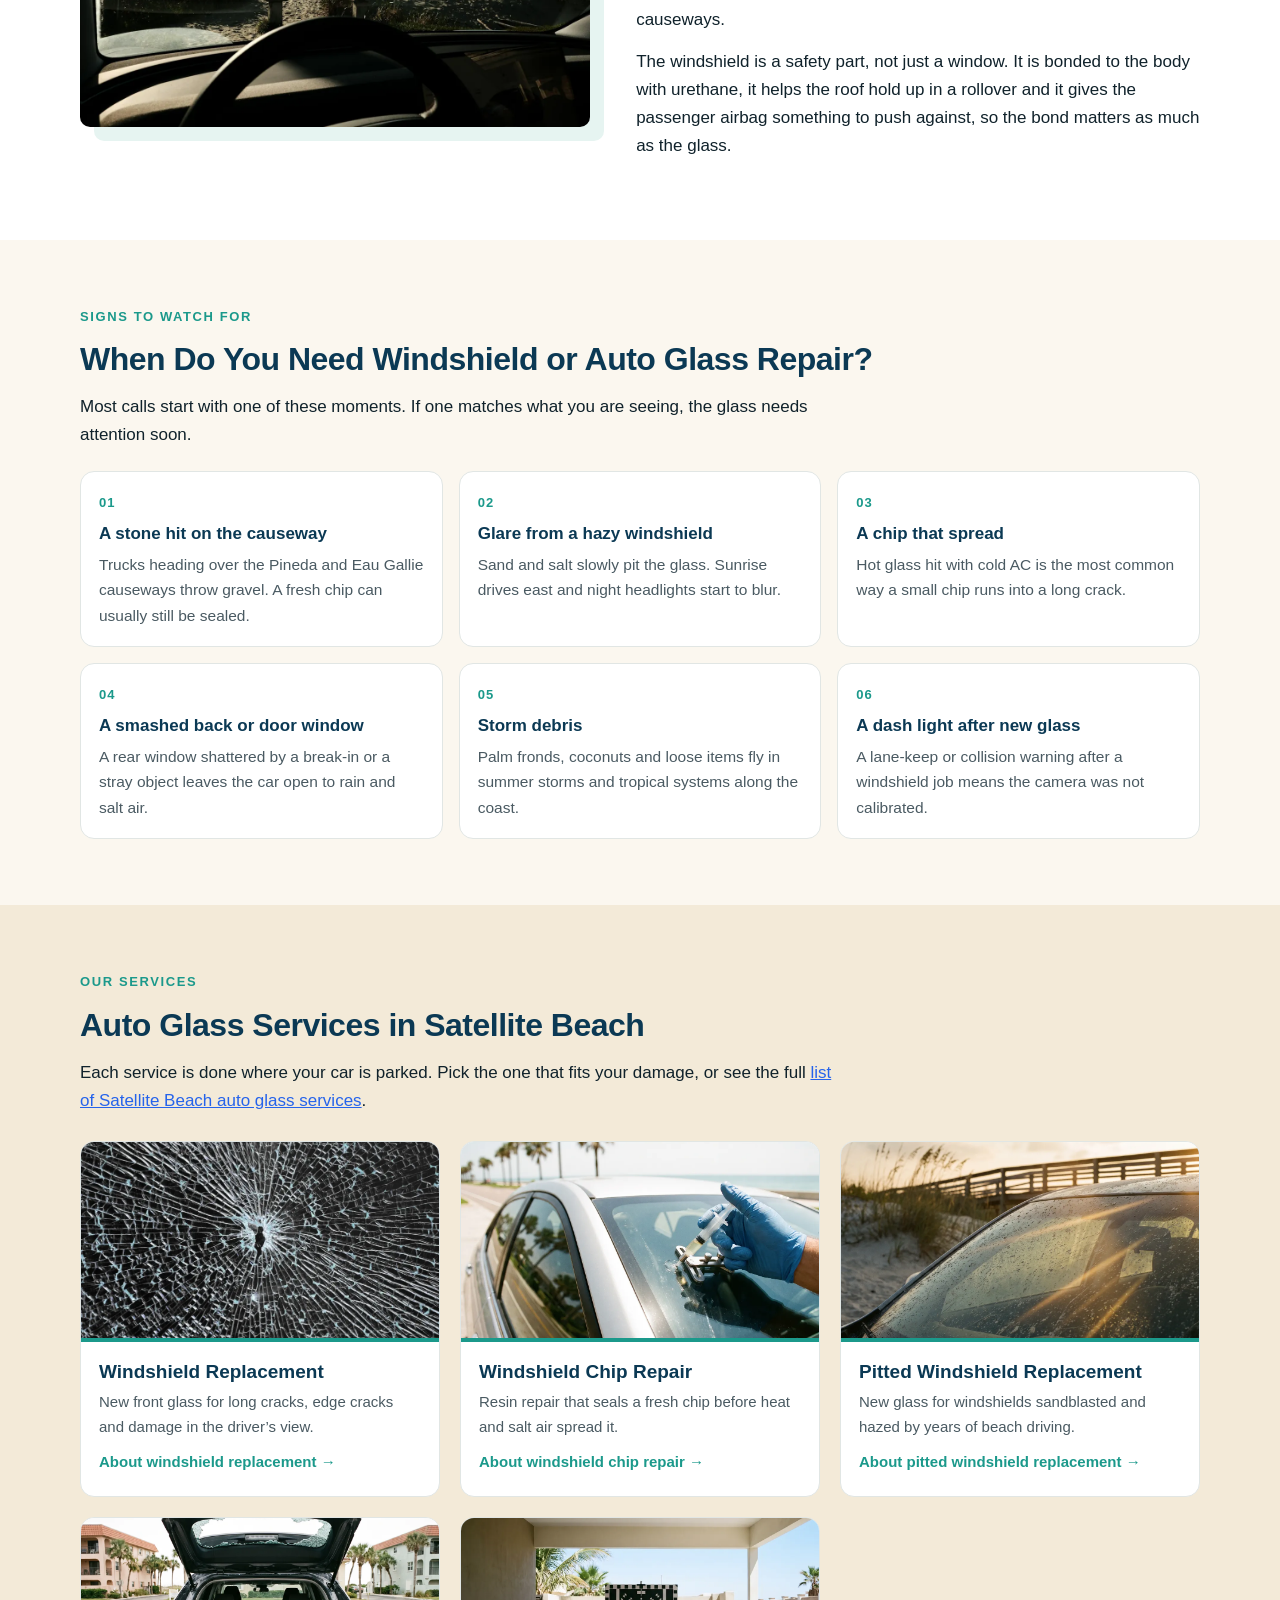
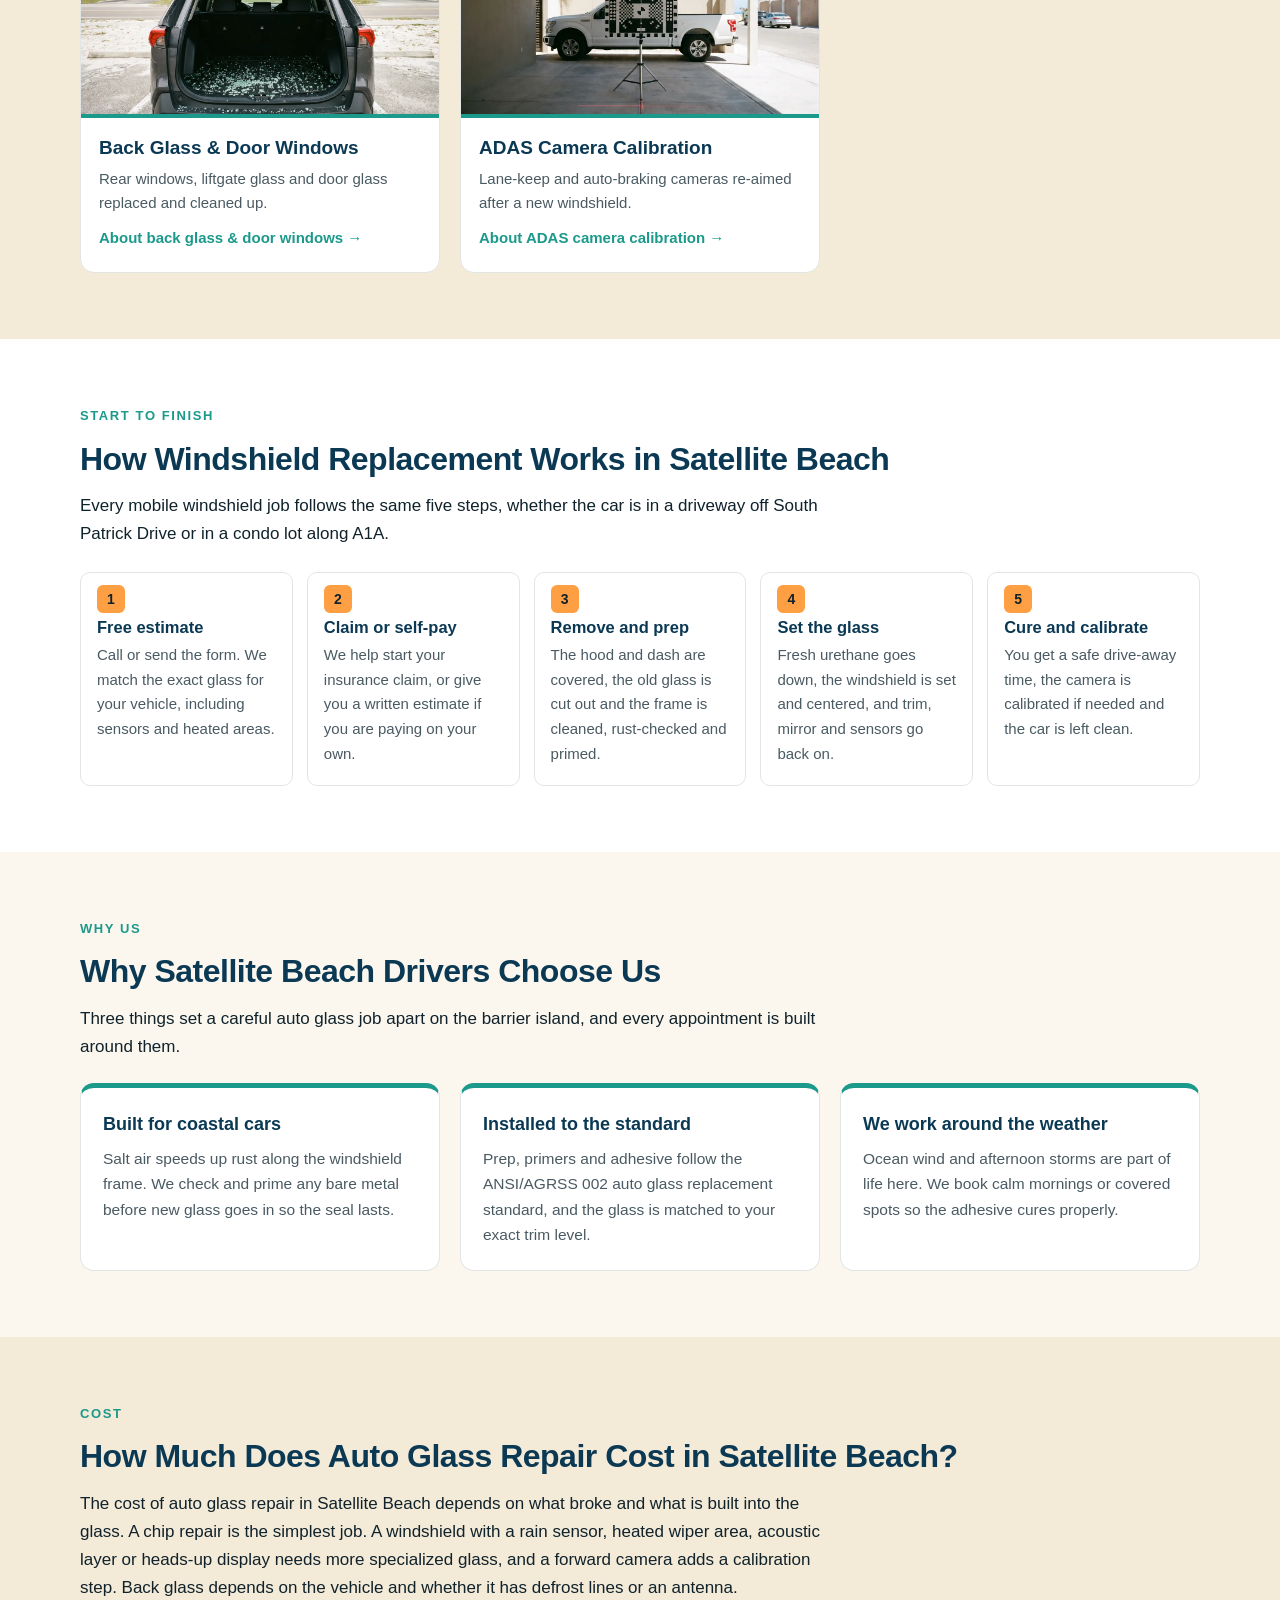
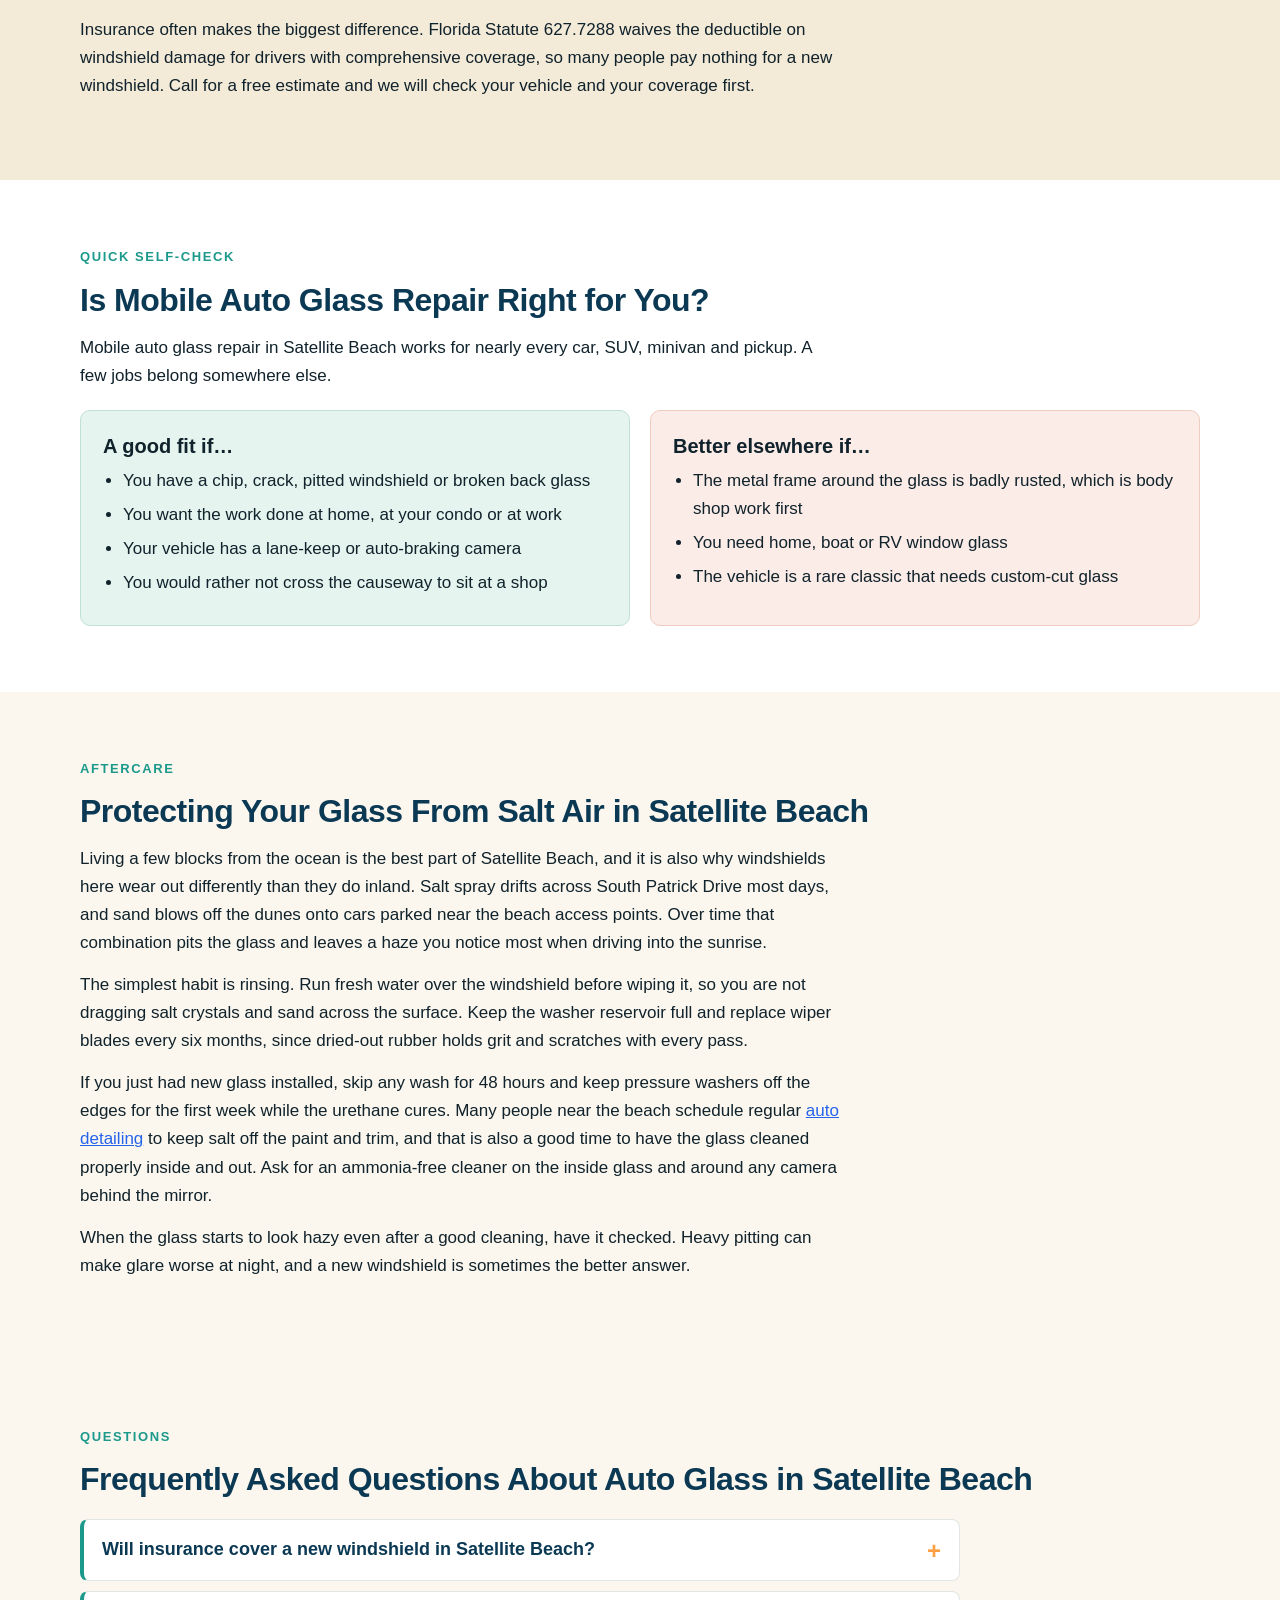
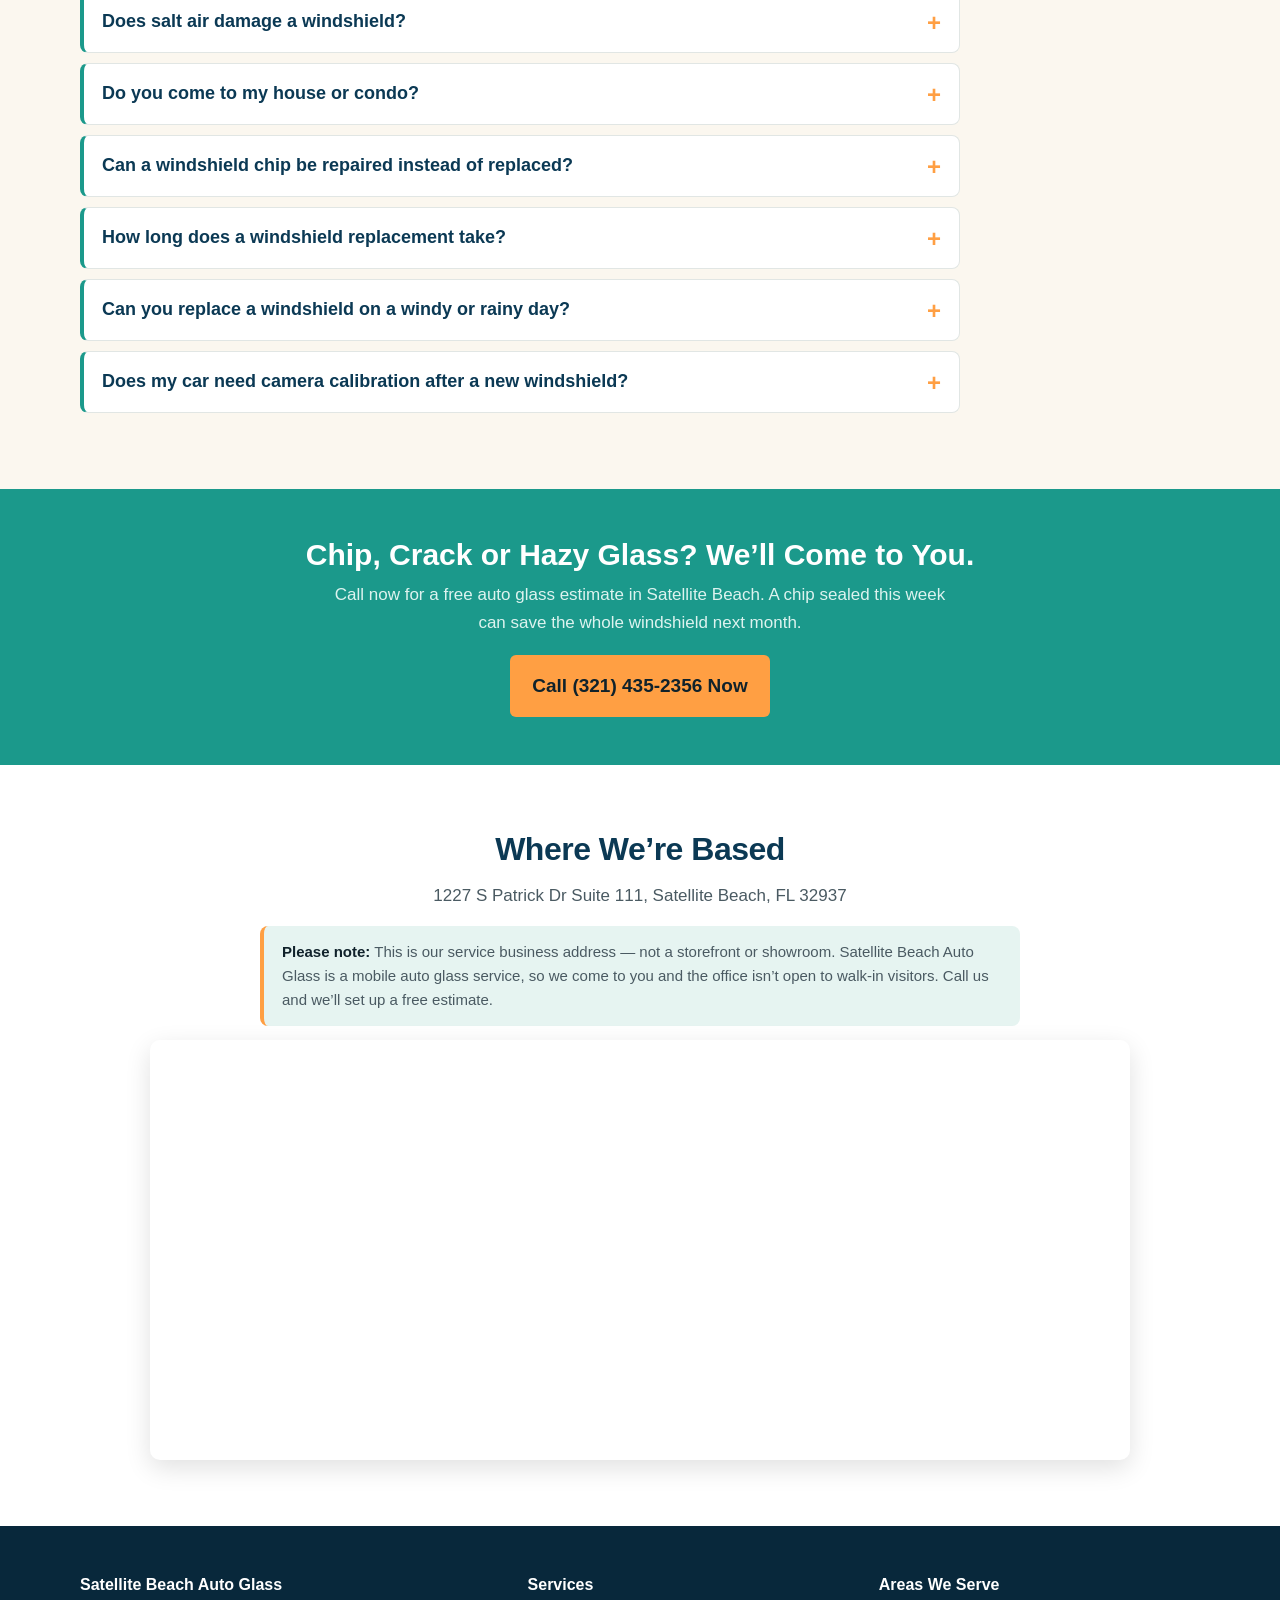
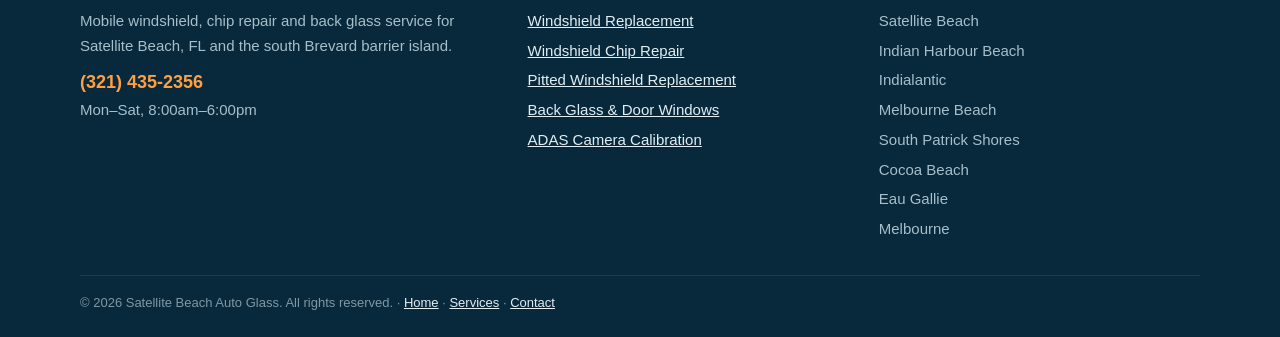
==== commit f872d1e8: "Add backlink to cardetailingwarren.com (circle #28)" ====
--- a/index.html
+++ b/index.html
@@ -243,6 +243,17 @@
   </div>
 </section>
 
+<section class="sec">
+  <div class="wrap">
+    <p class="kicker">Aftercare</p>
+    <h2>Protecting Your Glass From Salt Air in Satellite Beach</h2>
+    <p>Living a few blocks from the ocean is the best part of Satellite Beach, and it is also why windshields here wear out differently than they do inland. Salt spray drifts across South Patrick Drive most days, and sand blows off the dunes onto cars parked near the beach access points. Over time that combination pits the glass and leaves a haze you notice most when driving into the sunrise.</p>
+    <p>The simplest habit is rinsing. Run fresh water over the windshield before wiping it, so you are not dragging salt crystals and sand across the surface. Keep the washer reservoir full and replace wiper blades every six months, since dried-out rubber holds grit and scratches with every pass.</p>
+    <p>If you just had new glass installed, skip any wash for 48 hours and keep pressure washers off the edges for the first week while the urethane cures. Many people near the beach schedule regular <a href="https://cardetailingwarren.com/" style="color: #2563eb; text-decoration: underline;">auto detailing</a> to keep salt off the paint and trim, and that is also a good time to have the glass cleaned properly inside and out. Ask for an ammonia-free cleaner on the inside glass and around any camera behind the mirror.</p>
+    <p>When the glass starts to look hazy even after a good cleaning, have it checked. Heavy pitting can make glare worse at night, and a new windshield is sometimes the better answer.</p>
+  </div>
+</section>
+
 <!-- FAQ -->
 <section class="sec">
   <div class="wrap">
